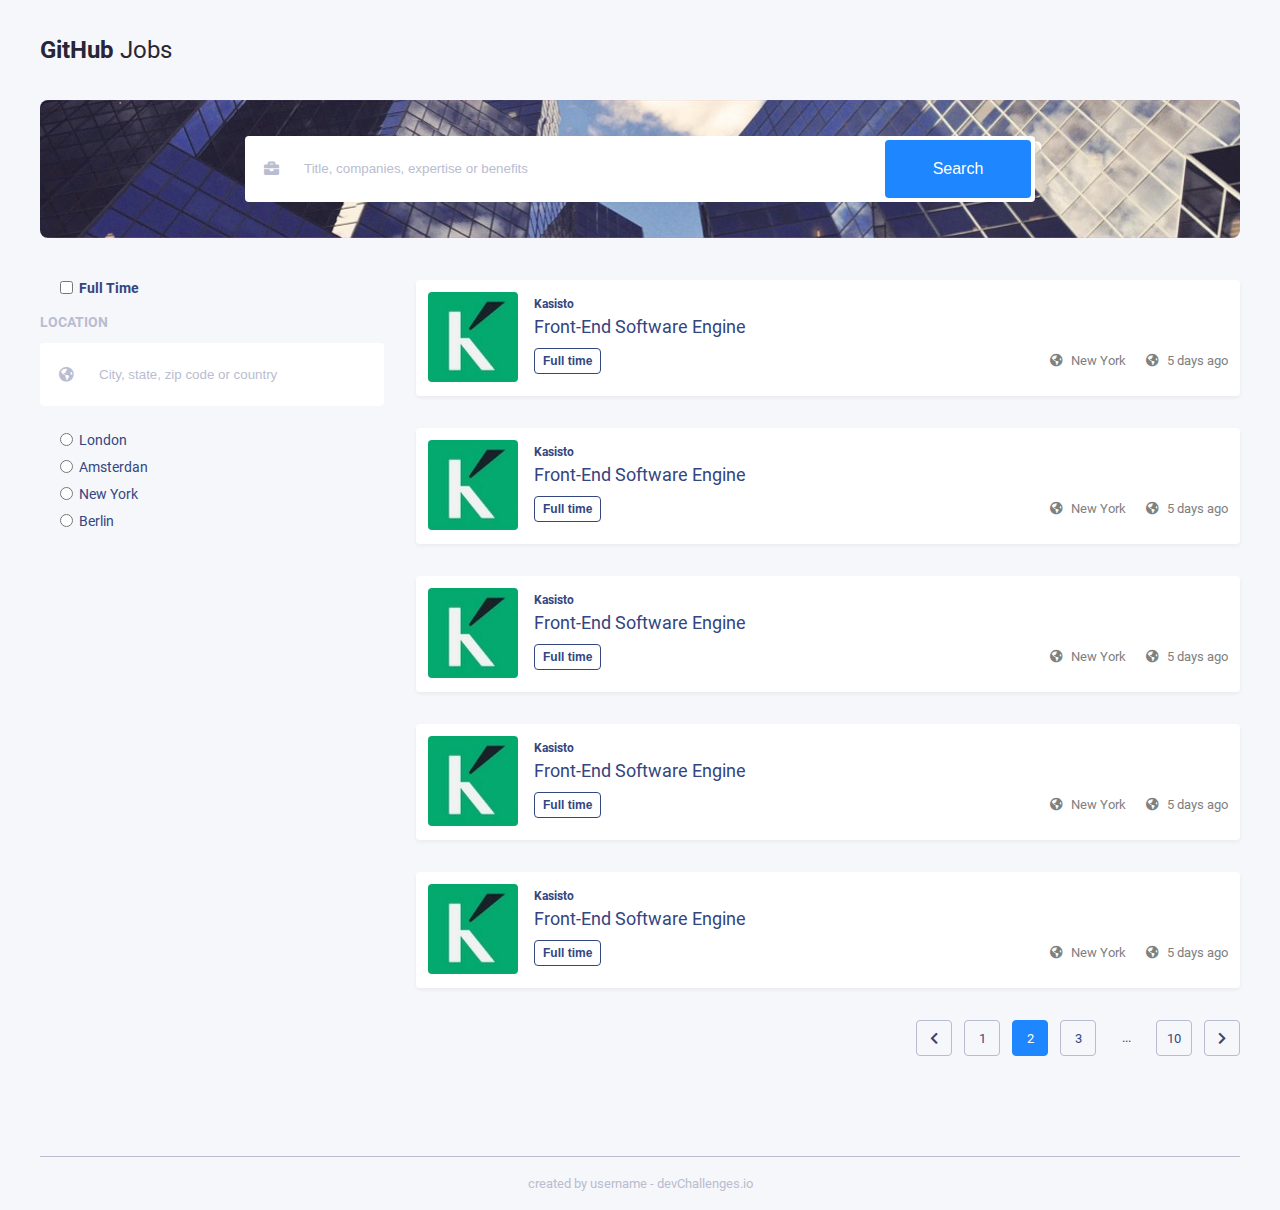
==== index.html @ 6df545fa "add new files" ====
<!DOCTYPE html>
<html lang="en">
  <head>
    <meta charset="UTF-8" />
    <meta http-equiv="X-UA-Compatible" content="IE=edge" />
    <meta name="viewport" content="width=device-width, initial-scale=1.0" />
    <title>GitHub Jobs</title>
    <link rel="stylesheet" href="fonts/poppins/stylesheet.css" />
    <link rel="stylesheet" href="fonts/roboto/stylesheet.css" />
    <link rel="stylesheet" href="fonts/font-awesome/css/all.css" />
    <link rel="stylesheet" href="styles/main.css" />
  </head>
  <body>
    <div class="wrapper">
      <header class="header">
          <h1><a href="index.html">GitHub <span>Jobs</span></a></h1>
      </header>

      <main class="main">

        <div class="banner">
          <img class="banner-img" src="images/banner.jpg" alt="Banner" />
            <div class="banner-position">
                <div class="search">
                    <i class="fas fa-briefcase"></i>
                    <input type="text" placeholder="Title, companies, expertise or benefits" />
                    <button>Search</button>
                </div>
            </div>
        </div>

        <div class="columns">
          <aside class="aside">
            <div class="aside-option">
              <label><input type="checkbox" />Full Time</label>
            </div>
            <div>
              <h2>Location</h2>
              <form action="">
                <div class="search">
                  <i class="fas fa-globe-americas"></i>
                  <input type="text" placeholder="City, state, zip code or country" />
                </div>
                <ul>
                  <li>
                    <label><input type="radio" value="London" name="countries" />London</label>
                  </li>
                  <li>
                    <label><input type="radio" value="Amsterdan" name="countries" />Amsterdan</label>
                  </li>
                  <li>
                    <label><input type="radio" value="New York" name="countries" />New York</label>
                  </li>
                  <li>
                    <label><input type="radio" value="Berlin" name="countries" />Berlin</label>
                  </li>
                </ul>
              </form>
            </div>
          </aside>

          <section>
            <article class="card">
              <figure class="card-figure">
                <img src="images/img1.jpg" alt="img1" />
              </figure>
              <div class="card-info">
                <h3>Kasisto</h3>
                <h2>Front-End Software Engine</h2>
                <div>
                  <button>Full time</button>
                  <ul>
                    <li><i class="fas fa-globe-americas"></i> New York</li>
                    <li><i class="fas fa-globe-americas"></i> 5 days ago</li>
                  </ul>
                </div>
              </div>
            </article>
            <article class="card">
              <figure class="card-figure">
                <img src="images/img1.jpg" alt="img1" />
              </figure>
              <div class="card-info">
                <h3>Kasisto</h3>
                <h2>Front-End Software Engine</h2>
                <div>
                  <button>Full time</button>
                  <ul>
                    <li><i class="fas fa-globe-americas"></i> New York</li>
                    <li><i class="fas fa-globe-americas"></i> 5 days ago</li>
                  </ul>
                </div>
              </div>
            </article>
            <article class="card">
              <figure class="card-figure">
                <img src="images/img1.jpg" alt="img1" />
              </figure>
              <div class="card-info">
                <h3>Kasisto</h3>
                <h2>Front-End Software Engine</h2>
                <div>
                  <button>Full time</button>
                  <ul>
                    <li><i class="fas fa-globe-americas"></i> New York</li>
                    <li><i class="fas fa-globe-americas"></i> 5 days ago</li>
                  </ul>
                </div>
              </div>
            </article>
            <article class="card">
              <figure class="card-figure">
                <img src="images/img1.jpg" alt="img1" />
              </figure>
              <div class="card-info">
                <h3>Kasisto</h3>
                <h2>Front-End Software Engine</h2>
                <div>
                  <button>Full time</button>
                  <ul>
                    <li><i class="fas fa-globe-americas"></i> New York</li>
                    <li><i class="fas fa-globe-americas"></i> 5 days ago</li>
                  </ul>
                </div>
              </div>
            </article>
            <article class="card">
              <figure class="card-figure">
                <img src="images/img1.jpg" alt="img1" />
              </figure>
              <div class="card-info">
                <h3>Kasisto</h3>
                <h2>Front-End Software Engine</h2>
                <div>
                  <button>Full time</button>
                  <ul>
                    <li><i class="fas fa-globe-americas"></i> New York</li>
                    <li><i class="fas fa-globe-americas"></i> 5 days ago</li>
                  </ul>
                </div>
              </div>
            </article>
            <nav class="pagination">
              <ul>
                <li><a href=""><i class="fas fa-chevron-left"></i></a></li>
                <li><a href="">1</a></li>
                <li><a class="is-active" href="">2</a></li>
                <li><a href="">3</a></li>
                <li><a class="more" href="">...</a></li>
                <li><a href="">10</a></li>
                <li><a href=""><i class="fas fa-chevron-right"></i></a></li>
              </ul>
            </nav>
          </section>
        </div>
      </main>

      <footer class="footer">
        <p>created by username - devChallenges.io</p>
      </footer>
    </div>
  </body>
</html>
---- fonts/poppins/stylesheet.css ----
@font-face {
    font-family: 'Poppins';
    src: url('Poppins-Regular.woff2') format('woff2'),
        url('Poppins-Regular.woff') format('woff');
    font-weight: normal;
    font-style: normal;
    font-display: swap;
}

@font-face {
    font-family: 'Poppins';
    src: url('Poppins-SemiBold.woff2') format('woff2'),
        url('Poppins-SemiBold.woff') format('woff');
    font-weight: 600;
    font-style: normal;
    font-display: swap;
}

@font-face {
    font-family: 'Poppins';
    src: url('Poppins-Medium.woff2') format('woff2'),
        url('Poppins-Medium.woff') format('woff');
    font-weight: 500;
    font-style: normal;
    font-display: swap;
}

@font-face {
    font-family: 'Poppins';
    src: url('Poppins-Light.woff2') format('woff2'),
        url('Poppins-Light.woff') format('woff');
    font-weight: 300;
    font-style: normal;
    font-display: swap;
}
---- fonts/roboto/stylesheet.css ----
@font-face {
    font-family: 'Roboto';
    src: url('Roboto-Medium.woff2') format('woff2'),
        url('Roboto-Medium.woff') format('woff');
    font-weight: 500;
    font-style: normal;
    font-display: swap;
}

@font-face {
    font-family: 'Roboto';
    src: url('Roboto-Regular.woff2') format('woff2'),
        url('Roboto-Regular.woff') format('woff');
    font-weight: normal;
    font-style: normal;
    font-display: swap;
}

@font-face {
    font-family: 'Roboto';
    src: url('Roboto-Bold.woff2') format('woff2'),
        url('Roboto-Bold.woff') format('woff');
    font-weight: bold;
    font-style: normal;
    font-display: swap;
}
---- styles/main.css ----
html, body, div, span, applet, object, iframe,
h1, h2, h3, h4, h5, h6, p, blockquote, pre,
a, abbr, acronym, address, big, cite, code,
del, dfn, em, img, ins, kbd, q, s, samp,
small, strike, strong, sub, sup, tt, var,
b, u, i, center,
dl, dt, dd, ol, ul, li,
fieldset, form, label, legend,
table, caption, tbody, tfoot, thead, tr, th, td,
article, aside, canvas, details, embed,
figure, figcaption, footer, header, hgroup,
menu, nav, output, ruby, section, summary,
time, mark, audio, video {
  margin: 0;
  padding: 0;
  border: 0;
  font-size: 100%;
  font: inherit;
  vertical-align: baseline;
}

/* HTML5 display-role reset for older browsers */
article, aside, details, figcaption, figure,
footer, header, hgroup, menu, nav, section {
  display: block;
}

body {
  line-height: 1;
}

ol, ul {
  list-style: none;
}

blockquote, q {
  quotes: none;
}

blockquote:before, blockquote:after,
q:before, q:after {
  content: '';
  content: none;
}

table {
  border-collapse: collapse;
  border-spacing: 0;
}

* {
  -webkit-box-sizing: border-box;
          box-sizing: border-box;
}

html {
  font-size: 62.5%;
}

body {
  font-size: 1.3rem;
  font-family: "Roboto";
  color: #334680;
  background: #f6f7fb;
}

a {
  text-decoration: none;
  color: inherit;
}

input {
  margin: 0;
}

.wrapper {
  max-width: 1200px;
  margin: auto;
  display: -webkit-box;
  display: -ms-flexbox;
  display: flex;
  -webkit-box-orient: vertical;
  -webkit-box-direction: normal;
      -ms-flex-direction: column;
          flex-direction: column;
  min-height: 100vh;
  /*overflow: hidden;*/
}

.wrapper .main {
  -webkit-box-flex: 1;
      -ms-flex-positive: 1;
          flex-grow: 1;
}

.wrapper .columns {
  display: -webkit-box;
  display: -ms-flexbox;
  display: flex;
  height: 100%;
  padding: 42px 0 0;
}

.wrapper .columns > aside {
  width: 30%;
  padding-right: 16px;
}

.wrapper .columns > section {
  width: 70%;
  padding-left: 16px;
}

.wrapper .aside {
  font-size: 1.4rem;
}

.wrapper .aside-option {
  padding-left: 20px;
  margin-bottom: 20px;
  color: #334680;
  font-weight: bold;
}

.wrapper .aside-option label {
  cursor: pointer;
}

.wrapper .aside-option input {
  margin-right: 6px;
  position: relative;
  top: 1px;
}

.wrapper .aside h2 {
  font-weight: bold;
  color: #b9bdcf;
  text-transform: uppercase;
  margin-bottom: 14px;
}

.wrapper .aside .search {
  margin-bottom: 26px;
}

.wrapper .aside ul {
  margin-left: 20px;
}

.wrapper .aside li {
  margin-bottom: 12px;
}

.wrapper .aside li:last-child {
  margin: 0;
}

.wrapper .aside li input {
  margin-right: 6px;
  position: relative;
  top: 1px;
}

.wrapper .footer {
  text-align: center;
  padding: 20px;
  color: #b9bdcf;
  margin-top: 100px;
  border-top: 1px solid #b7bcce;
}

.header {
  padding: 38px 0;
  text-align: left;
  color: #282538;
}

.header h1 {
  font-size: 2.4rem;
  font-weight: bold;
}

.header span {
  font-weight: normal;
}

.banner {
  position: relative;
}

.banner-img {
  border-radius: 8px;
  -o-object-fit: cover;
     object-fit: cover;
  display: block;
  width: 100%;
}

.banner-position {
  position: absolute;
  top: 0;
  left: 0;
  right: 0;
  bottom: 0;
  display: -webkit-box;
  display: -ms-flexbox;
  display: flex;
  -webkit-box-align: center;
      -ms-flex-align: center;
          align-items: center;
  padding: 0 205px;
}

.banner-position .search {
  width: 100%;
}

.search {
  background-color: white;
  display: -webkit-box;
  display: -ms-flexbox;
  display: flex;
  -webkit-box-align: center;
      -ms-flex-align: center;
          align-items: center;
  border-radius: 4px;
  padding: 4px;
}

.search input {
  border: 0;
  padding: 20px 10px;
  -webkit-box-flex: 1;
      -ms-flex-positive: 1;
          flex-grow: 1;
}

.search input:focus {
  outline: 0;
}

.search input::-webkit-input-placeholder {
  color: #b9bdcf;
}

.search input:-ms-input-placeholder {
  color: #b9bdcf;
}

.search input::-ms-input-placeholder {
  color: #b9bdcf;
}

.search input::placeholder {
  color: #b9bdcf;
}

.search i {
  font-size: 1.5rem;
  padding: 15px;
  color: #b9bdcf;
}

.search button {
  background-color: #1e86ff;
  padding: 20px;
  border: 0;
  color: white;
  font-size: 1.6rem;
  border-radius: 4px;
  min-width: 146px;
}

.card {
  background-color: #fff;
  padding: 12px;
  border-radius: 4px;
  -webkit-box-shadow: 0px 2px 4px rgba(0, 0, 0, 0.05);
          box-shadow: 0px 2px 4px rgba(0, 0, 0, 0.05);
  display: -webkit-box;
  display: -ms-flexbox;
  display: flex;
  margin-bottom: 32px;
}

.card img {
  border-radius: 4px;
}

.card h3 {
  font-size: 1.2rem;
  font-weight: bold;
  color: #334680;
  margin-bottom: 8px;
}

.card h2 {
  font-size: 1.8rem;
  color: #334680;
  margin-bottom: 12px;
}

.card-info {
  width: 100%;
  padding-left: 16px;
  padding-top: 6px;
}

.card-info div,
.card-info ul {
  display: -webkit-box;
  display: -ms-flexbox;
  display: flex;
  -webkit-box-align: center;
      -ms-flex-align: center;
          align-items: center;
  -webkit-box-pack: justify;
      -ms-flex-pack: justify;
          justify-content: space-between;
}

.card-info li {
  margin-left: 20px;
  color: grey;
}

.card-info li i {
  margin-right: 5px;
  color: grey;
}

.card-info button {
  color: #334680;
  border: 1px solid #334680;
  background: none;
  font-weight: bold;
  font-size: 1.2rem;
  border-radius: 4px;
  padding: 5px 8px;
}

.pagination ul {
  display: -webkit-box;
  display: -ms-flexbox;
  display: flex;
  -webkit-box-align: center;
      -ms-flex-align: center;
          align-items: center;
  -webkit-box-pack: end;
      -ms-flex-pack: end;
          justify-content: flex-end;
}

.pagination a {
  width: 36px;
  height: 36px;
  display: block;
  text-align: center;
  line-height: 36px;
  border: 1px solid #b7bcce;
  border-radius: 4px;
  margin-left: 12px;
}

.pagination a.more {
  border: none;
}

.pagination a:hover {
  border-color: #1e86ff;
  color: #1e86ff;
}

.pagination a.is-active {
  border-color: #1e86ff;
  background: #1e86ff;
  color: #fff;
}
/*# sourceMappingURL=main.css.map */
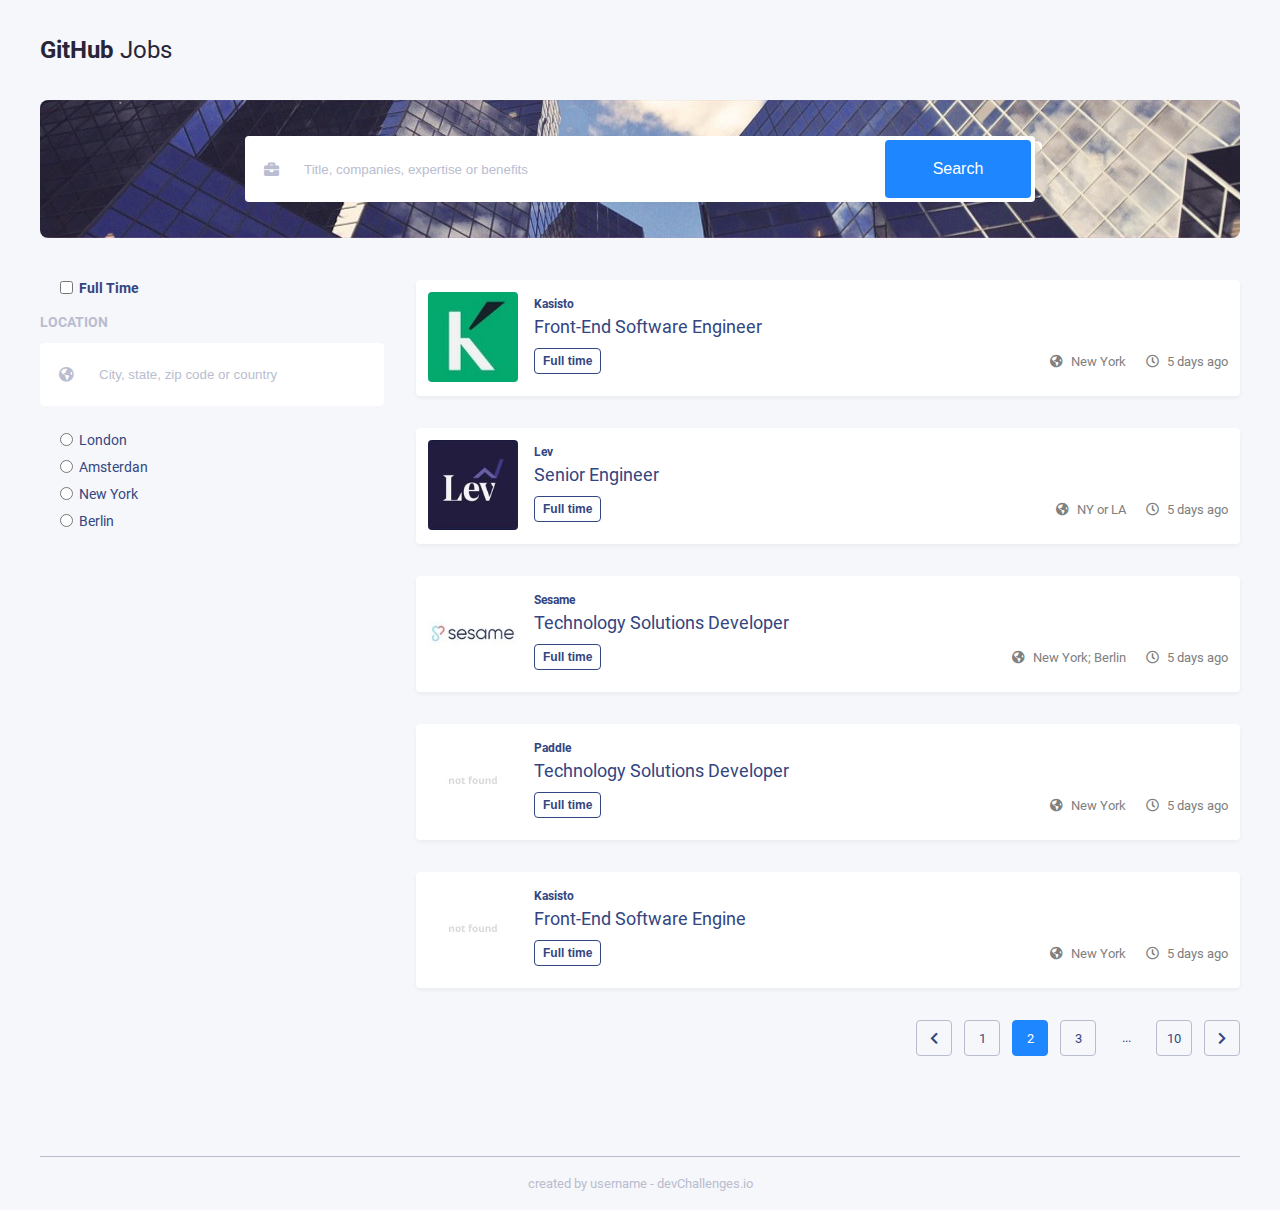
==== commit ba243cf5: "add responsive" ====
--- a/index.html
+++ b/index.html
@@ -60,9 +60,73 @@
           </aside>
 
           <section>
-            <article class="card">
+            <a href="detail.html" class="card">
               <figure class="card-figure">
                 <img src="images/img1.jpg" alt="img1" />
+              </figure>
+              <div class="card-info">
+                <h3>Kasisto</h3>
+                <h2>Front-End Software Engineer</h2>
+                <div>
+                  <button>Full time</button>
+                  <ul>
+                    <li><i class="fas fa-globe-americas"></i> New York</li>
+                    <li><i class="far fa-clock"></i> 5 days ago</li>
+                  </ul>
+                </div>
+              </div>
+            </a>
+            <a href="detail.html" class="card">
+              <figure class="card-figure">
+                <img src="images/img2.jpg" alt="img1" />
+              </figure>
+              <div class="card-info">
+                <h3>Lev</h3>
+                <h2>Senior Engineer</h2>
+                <div>
+                  <button>Full time</button>
+                  <ul>
+                    <li><i class="fas fa-globe-americas"></i> NY or LA</li>
+                    <li><i class="far fa-clock"></i> 5 days ago</li>
+                  </ul>
+                </div>
+              </div>
+            </a>
+            <a href="detail.html" class="card">
+              <figure class="card-figure">
+                <img src="images/img3.jpg" alt="img1" />
+              </figure>
+              <div class="card-info">
+                <h3>Sesame</h3>
+                <h2>Technology Solutions Developer</h2>
+                <div>
+                  <button>Full time</button>
+                  <ul>
+                    <li><i class="fas fa-globe-americas"></i> New York; Berlin</li>
+                    <li><i class="far fa-clock"></i> 5 days ago</li>
+                  </ul>
+                </div>
+              </div>
+            </a>
+            <a href="detail.html" class="card">
+              <figure class="card-figure">
+                <img src="images/img4.jpg" alt="img1" />
+              </figure>
+              <div class="card-info">
+                <h3>Paddle</h3>
+                <h2>Technology Solutions Developer</h2>
+                <div>
+                  <button>Full time</button>
+                  <ul>
+                    <li><i class="fas fa-globe-americas"></i> New York</li>
+                    <li><i class="far fa-clock"></i> 5 days ago</li>
+                  </ul>
+                </div>
+              </div>
+            </a>
+            <a href="detail.html" class="card">
+              <figure class="card-figure">
+                <img src="images/img4.jpg" alt="img1" />
               </figure>
               <div class="card-info">
                 <h3>Kasisto</h3>
@@ -71,75 +135,11 @@
                   <button>Full time</button>
                   <ul>
                     <li><i class="fas fa-globe-americas"></i> New York</li>
-                    <li><i class="fas fa-globe-americas"></i> 5 days ago</li>
+                    <li><i class="far fa-clock"></i> 5 days ago</li>
                   </ul>
                 </div>
               </div>
-            </article>
-            <article class="card">
-              <figure class="card-figure">
-                <img src="images/img1.jpg" alt="img1" />
-              </figure>
-              <div class="card-info">
-                <h3>Kasisto</h3>
-                <h2>Front-End Software Engine</h2>
-                <div>
-                  <button>Full time</button>
-                  <ul>
-                    <li><i class="fas fa-globe-americas"></i> New York</li>
-                    <li><i class="fas fa-globe-americas"></i> 5 days ago</li>
-                  </ul>
-                </div>
-              </div>
-            </article>
-            <article class="card">
-              <figure class="card-figure">
-                <img src="images/img1.jpg" alt="img1" />
-              </figure>
-              <div class="card-info">
-                <h3>Kasisto</h3>
-                <h2>Front-End Software Engine</h2>
-                <div>
-                  <button>Full time</button>
-                  <ul>
-                    <li><i class="fas fa-globe-americas"></i> New York</li>
-                    <li><i class="fas fa-globe-americas"></i> 5 days ago</li>
-                  </ul>
-                </div>
-              </div>
-            </article>
-            <article class="card">
-              <figure class="card-figure">
-                <img src="images/img1.jpg" alt="img1" />
-              </figure>
-              <div class="card-info">
-                <h3>Kasisto</h3>
-                <h2>Front-End Software Engine</h2>
-                <div>
-                  <button>Full time</button>
-                  <ul>
-                    <li><i class="fas fa-globe-americas"></i> New York</li>
-                    <li><i class="fas fa-globe-americas"></i> 5 days ago</li>
-                  </ul>
-                </div>
-              </div>
-            </article>
-            <article class="card">
-              <figure class="card-figure">
-                <img src="images/img1.jpg" alt="img1" />
-              </figure>
-              <div class="card-info">
-                <h3>Kasisto</h3>
-                <h2>Front-End Software Engine</h2>
-                <div>
-                  <button>Full time</button>
-                  <ul>
-                    <li><i class="fas fa-globe-americas"></i> New York</li>
-                    <li><i class="fas fa-globe-americas"></i> 5 days ago</li>
-                  </ul>
-                </div>
-              </div>
-            </article>
+            </a>
             <nav class="pagination">
               <ul>
                 <li><a href=""><i class="fas fa-chevron-left"></i></a></li>
--- a/styles/main.css
+++ b/styles/main.css
@@ -161,12 +161,51 @@
   top: 1px;
 }
 
+.wrapper .aside-back {
+  color: #1e86ff;
+  margin-bottom: 30px;
+  font-weight: bold;
+}
+
+.wrapper .aside-mail {
+  line-height: 21px;
+  font-weight: bold;
+}
+
+.wrapper .aside-mail a {
+  color: #1e86ff;
+}
+
 .wrapper .footer {
   text-align: center;
   padding: 20px;
   color: #b9bdcf;
   margin-top: 100px;
   border-top: 1px solid #b7bcce;
+}
+
+@media (max-width: 1210px) {
+  .wrapper {
+    padding: 0 20px;
+  }
+}
+
+@media (max-width: 840px) {
+  .wrapper .columns {
+    -webkit-box-orient: vertical;
+    -webkit-box-direction: normal;
+        -ms-flex-direction: column;
+            flex-direction: column;
+  }
+  .wrapper .columns > aside {
+    width: 100%;
+    padding-right: 0px;
+    margin-bottom: 30px;
+  }
+  .wrapper .columns > section {
+    width: 100%;
+    padding-left: 0px;
+  }
 }
 
 .header {
@@ -194,6 +233,7 @@
      object-fit: cover;
   display: block;
   width: 100%;
+  height: 138px;
 }
 
 .banner-position {
@@ -215,6 +255,12 @@
   width: 100%;
 }
 
+@media (max-width: 920px) {
+  .banner-position {
+    padding: 0 20px;
+  }
+}
+
 .search {
   background-color: white;
   display: -webkit-box;
@@ -233,6 +279,7 @@
   -webkit-box-flex: 1;
       -ms-flex-positive: 1;
           flex-grow: 1;
+  text-overflow: ellipsis;
 }
 
 .search input:focus {
@@ -271,6 +318,21 @@
   min-width: 146px;
 }
 
+@media (max-width: 840px) {
+  .search button {
+    min-width: auto;
+  }
+}
+
+@media (max-width: 460px) {
+  .search i {
+    padding: 0 5px;
+  }
+  .search input {
+    width: 100px;
+  }
+}
+
 .card {
   background-color: #fff;
   padding: 12px;
@@ -337,6 +399,33 @@
   font-size: 1.2rem;
   border-radius: 4px;
   padding: 5px 8px;
+}
+
+.card-info button:hover {
+  color: white;
+  background: #334680;
+  cursor: pointer;
+}
+
+@media (max-width: 460px) {
+  .card h2 {
+    font-size: 1.6rem;
+  }
+  .card-info div {
+    -webkit-box-orient: vertical;
+    -webkit-box-direction: normal;
+        -ms-flex-direction: column;
+            flex-direction: column;
+    -webkit-box-align: start;
+        -ms-flex-align: start;
+            align-items: flex-start;
+  }
+  .card-info button {
+    margin-bottom: 10px;
+  }
+  .card-info li:first-child {
+    margin-left: 0;
+  }
 }
 
 .pagination ul {
@@ -376,4 +465,105 @@
   background: #1e86ff;
   color: #fff;
 }
+
+.detail h1 {
+  font-size: 2.4rem;
+  font-weight: bold;
+  padding: 10px 0;
+}
+
+.detail-title {
+  display: -webkit-box;
+  display: -ms-flexbox;
+  display: flex;
+  -webkit-box-align: center;
+      -ms-flex-align: center;
+          align-items: center;
+}
+
+.detail-title button {
+  margin-left: 20px;
+  color: #334680;
+  border: 1px solid #334680;
+  background: none;
+  font-weight: bold;
+  font-size: 1.2rem;
+  border-radius: 4px;
+  padding: 5px 8px;
+}
+
+.detail-title button:hover {
+  color: white;
+  background: #334680;
+  cursor: pointer;
+}
+
+.detail-time {
+  display: -webkit-box;
+  display: -ms-flexbox;
+  display: flex;
+  -webkit-box-align: center;
+      -ms-flex-align: center;
+          align-items: center;
+  color: #b7bcce;
+  margin-bottom: 30px;
+}
+
+.detail-time i {
+  margin-right: 8px;
+}
+
+.detail-brand {
+  display: -webkit-box;
+  display: -ms-flexbox;
+  display: flex;
+  margin-bottom: 32px;
+}
+
+.detail-brand > div {
+  padding: 0 0 0 12px;
+}
+
+.detail-brand img {
+  border-radius: 4px;
+}
+
+.detail-brand .detail-time {
+  margin: 0;
+}
+
+.detail-brand h2 {
+  font-size: 1.8rem;
+  font-weight: bold;
+  margin-top: 2px;
+  margin-bottom: 5px;
+}
+
+.detail-paragraph {
+  font-size: 1.6rem;
+}
+
+.detail-paragraph p {
+  margin: 30px 0;
+  line-height: 1.5;
+}
+
+@media (max-width: 460px) {
+  .detail-title {
+    -webkit-box-orient: vertical;
+    -webkit-box-direction: normal;
+        -ms-flex-direction: column;
+            flex-direction: column;
+    -webkit-box-align: start;
+        -ms-flex-align: start;
+            align-items: flex-start;
+  }
+  .detail-title button {
+    margin: 0 0 10px;
+  }
+}
+
+.page-detail .columns {
+  padding-top: 0;
+}
 /*# sourceMappingURL=main.css.map */